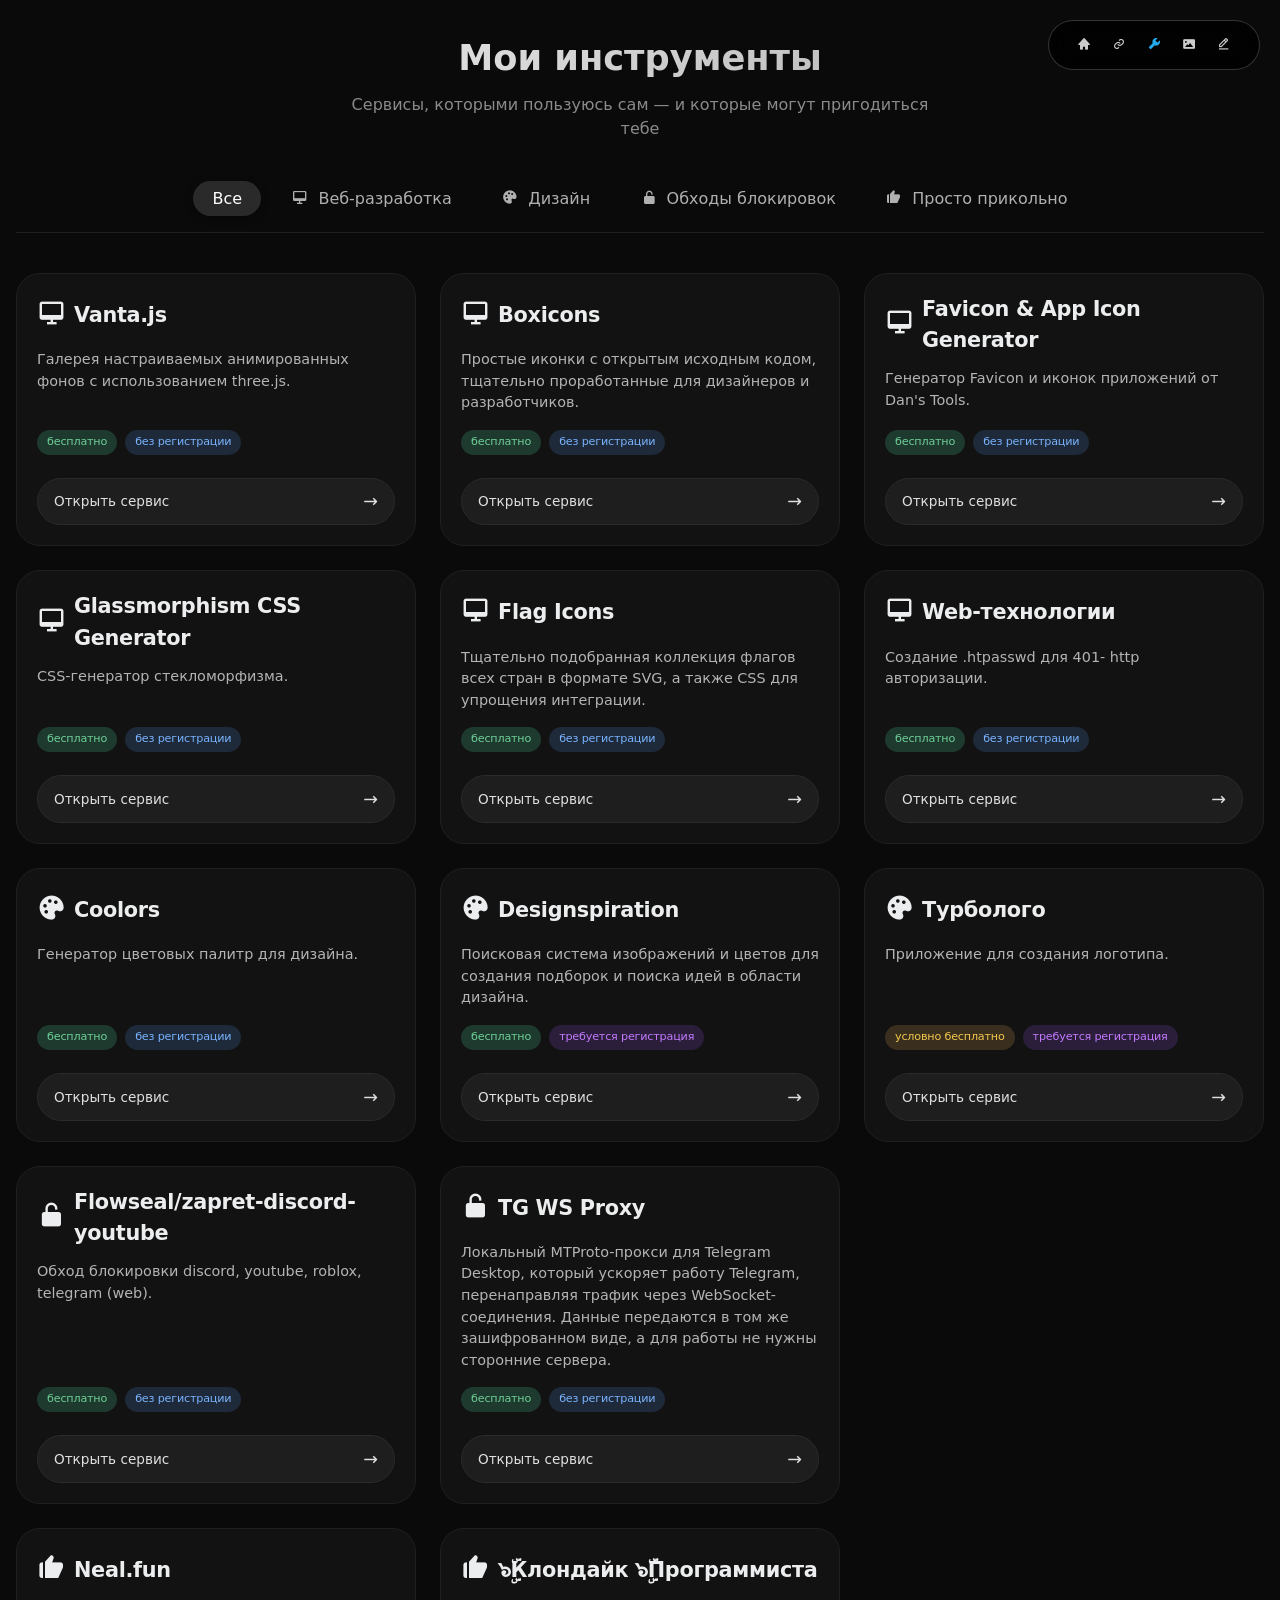
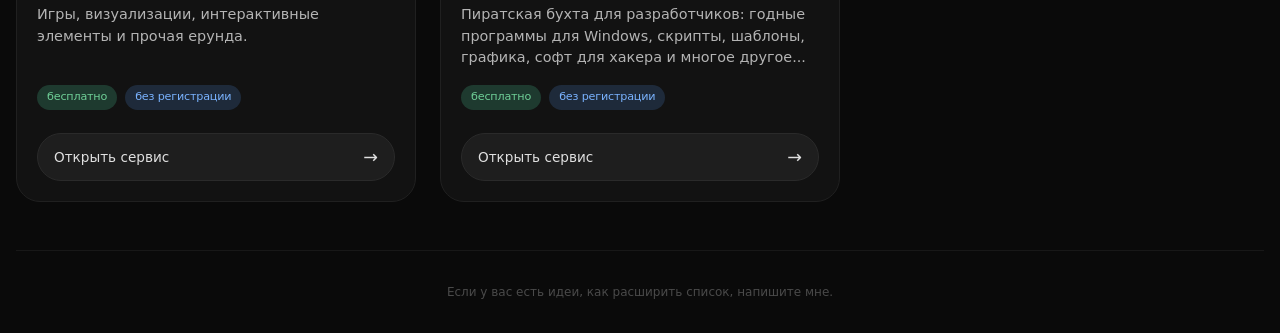
==== tools.html @ 28983e2a "site" ====
<!DOCTYPE html>
<html lang="ru">
<head>
    <!-- Google tag (gtag.js) -->
    <script async src="https://www.googletagmanager.com/gtag/js?id=G-8KTFPFZ5ES"></script>
    <script>
      window.dataLayer = window.dataLayer || [];
      function gtag(){dataLayer.push(arguments);}
      gtag('js', new Date());

      gtag('config', 'G-8KTFPFZ5ES');
    </script>
    <meta charset="UTF-8">
    <meta name="viewport" content="width=device-width, initial-scale=1.0, viewport-fit=cover">
    <title>Инструменты</title>
    <link href='https://unpkg.com/boxicons@2.1.4/css/boxicons.min.css' rel='stylesheet'>
    <link href="styles/tools.css" rel="stylesheet">
    <link rel="apple-touch-icon" sizes="57x57" href="favicon/apple-icon-57x57.png">
    <link rel="apple-touch-icon" sizes="60x60" href="favicon/apple-icon-60x60.png">
    <link rel="apple-touch-icon" sizes="72x72" href="favicon/apple-icon-72x72.png">
    <link rel="apple-touch-icon" sizes="76x76" href="favicon/apple-icon-76x76.png">
    <link rel="apple-touch-icon" sizes="114x114" href="favicon/apple-icon-114x114.png">
    <link rel="apple-touch-icon" sizes="120x120" href="favicon/apple-icon-120x120.png">
    <link rel="apple-touch-icon" sizes="144x144" href="favicon/apple-icon-144x144.png">
    <link rel="apple-touch-icon" sizes="152x152" href="favicon/apple-icon-152x152.png">
    <link rel="apple-touch-icon" sizes="180x180" href="favicon/apple-icon-180x180.png">
    <link rel="icon" type="image/png" sizes="192x192"  href="favicon/android-icon-192x192.png">
    <link rel="icon" type="image/png" sizes="32x32" href="favicon/favicon-32x32.png">
    <link rel="icon" type="image/png" sizes="96x96" href="favicon/favicon-96x96.png">
    <link rel="icon" type="image/png" sizes="16x16" href="favicon/favicon-16x16.png">
    <link rel="manifest" href="favicon/manifest.json">
    <meta name="msapplication-TileColor" content="#ffffff">
    <meta name="msapplication-TileImage" content="favicon/ms-icon-144x144.png">
    <meta name="theme-color" content="#ffffff">
</head>
<body>
<nav class="nav">
    <a href="index.html"><i class='bx bxs-home'></i></a>
    <a href="links.html"><i class='bx bx-link'></i></a>
    <a href="tools.html" class="active"><i class='bx bxs-wrench'></i></a>
    <a href="screens.html"><i class='bx bxs-image'></i></a>
    <a href="blog.html"><i class='bx bx-edit-alt'></i></a>
</nav>

<div class="container">
    <div class="page-header">
        <h1>Мои инструменты</h1>
        <p>Сервисы, которыми пользуюсь сам — и которые могут пригодиться тебе</p>
    </div>

    <div class="category-tabs" id="tabBar">
        <button class="cat-btn active" data-cat="all">Все</button>
        <button class="cat-btn" data-cat="web"><i class='bx bx-desktop'></i>Веб‑разработка</button>
        <button class="cat-btn" data-cat="design"><i class='bx bxs-palette'></i>Дизайн</button>
        <button class="cat-btn" data-cat="unblock"><i class='bx bxs-lock-open-alt'></i>Обходы блокировок</button>
        <button class="cat-btn" data-cat="cool"><i class='bx bxs-like'></i>Просто прикольно</button>
    </div>

    <!-- КАТЕГОРИЯ: Веб-разработка -->
    <div class="category-section hidden" data-category="web">
        <div class="tools-grid">
            <div class="tool-card">
                <div class="tool-title"><span><i class='bx bx-desktop'></i></span><h3>Vanta.js</h3></div>
                <div class="tool-description">Галерея настраиваемых анимированных фонов с использованием three.js.</div>
                <div class="tags"><span class="tag free">бесплатно</span><span class="tag no-reg">без регистрации</span></div>
                <a href="https://www.vantajs.com/" class="tool-link" target="_blank">Открыть сервис <span class="arrow">→</span></a>
            </div>
            <div class="tool-card">
                <div class="tool-title"><span><i class='bx bx-desktop'></i></span><h3>Boxicons</h3></div>
                <div class="tool-description">Простые иконки с открытым исходным кодом, тщательно проработанные для дизайнеров и разработчиков.</div>
                <div class="tags"><span class="tag free">бесплатно</span><span class="tag no-reg">без регистрации</span></div>
                <a href="https://v2.boxicons.com" class="tool-link" target="_blank">Открыть сервис <span class="arrow">→</span></a>
            </div>
            <div class="tool-card">
                <div class="tool-title"><span><i class='bx bx-desktop'></i></span><h3>Favicon & App Icon Generator</h3></div>
                <div class="tool-description">Генератор Favicon и иконок приложений от Dan's Tools.</div>
                <div class="tags"><span class="tag free">бесплатно</span><span class="tag no-reg">без регистрации</span></div>
                <a href="https://www.favicon-generator.org/" class="tool-link" target="_blank">Открыть сервис <span class="arrow">→</span></a>
            </div>
            <div class="tool-card">
                <div class="tool-title"><span><i class='bx bx-desktop'></i></span><h3>Glassmorphism CSS Generator</h3></div>
                <div class="tool-description">CSS-генератор стекломорфизма.</div>
                <div class="tags"><span class="tag free">бесплатно</span><span class="tag no-reg">без регистрации</span></div>
                <a href="https://css.glass/" class="tool-link" target="_blank">Открыть сервис <span class="arrow">→</span></a>
            </div>
            <div class="tool-card">
                <div class="tool-title"><span><i class='bx bx-desktop'></i></span><h3>Flag Icons</h3></div>
                <div class="tool-description">Тщательно подобранная коллекция флагов всех стран в формате SVG, а также CSS для упрощения интеграции.</div>
                <div class="tags"><span class="tag free">бесплатно</span><span class="tag no-reg">без регистрации</span></div>
                <a href="https://flagicons.lipis.dev/" class="tool-link" target="_blank">Открыть сервис <span class="arrow">→</span></a>
            </div>
            <div class="tool-card">
                <div class="tool-title"><span><i class='bx bx-desktop'></i></span><h3>Web-технологии</h3></div>
                <div class="tool-description">Создание .htpasswd для 401- http авторизации.</div>
                <div class="tags"><span class="tag free">бесплатно</span><span class="tag no-reg">без регистрации</span></div>
                <a href="https://htmlweb.ru/service/htpasswd.php" class="tool-link" target="_blank">Открыть сервис <span class="arrow">→</span></a>
            </div>
        </div>
    </div>

    <!-- КАТЕГОРИЯ: Дизайн -->
    <div class="category-section hidden" data-category="design">
        <div class="tools-grid">
            <div class="tool-card">
                <div class="tool-title"><span><i class='bx bxs-palette'></i></span><h3>Coolors</h3></div>
                <div class="tool-description">Генератор цветовых палитр для дизайна.</div>
                <div class="tags"><span class="tag free">бесплатно</span><span class="tag no-reg">без регистрации</span></div>
                <a href="https://coolors.co" class="tool-link" target="_blank">Открыть сервис <span class="arrow">→</span></a>
            </div>
            <div class="tool-card">
                <div class="tool-title"><span><i class='bx bxs-palette'></i></span><h3>Designspiration</h3></div>
                <div class="tool-description">Поисковая система изображений и цветов для создания подборок и поиска идей в области дизайна.</div>
                <div class="tags"><span class="tag free">бесплатно</span><span class="tag reg">требуется регистрация</span></div>
                <a href="https://www.designspiration.com/" class="tool-link" target="_blank">Открыть сервис <span class="arrow">→</span></a>
            </div>
            <div class="tool-card">
                <div class="tool-title"><span><i class='bx bxs-palette'></i></span><h3>Турболого</h3></div>
                <div class="tool-description">Приложение для создания логотипа.</div>
                <div class="tags"><span class="tag freemium">условно бесплатно</span><span class="tag reg">требуется регистрация</span></div>
                <a href="https://turbologo.ru/app" class="tool-link" target="_blank">Открыть сервис <span class="arrow">→</span></a>
            </div>
        </div>
    </div>

    <!-- КАТЕГОРИЯ: Обходы блокировок -->
    <div class="category-section hidden" data-category="unblock">
        <div class="tools-grid">
            <div class="tool-card">
                <div class="tool-title"><span><i class='bx bxs-lock-open-alt'></i></span><h3>Flowseal/zapret-discord-youtube</h3></div>
                <div class="tool-description">Обход блокировки discord, youtube, roblox, telegram (web).</div>
                <div class="tags"><span class="tag free">бесплатно</span><span class="tag no-reg">без регистрации</span></div>
                <a href="https://github.com/Flowseal/zapret-discord-youtube" class="tool-link" target="_blank">Открыть сервис <span class="arrow">→</span></a>
            </div>
            <div class="tool-card">
                <div class="tool-title"><span><i class='bx bxs-lock-open-alt'></i></span><h3>TG WS Proxy</h3></div>
                <div class="tool-description">Локальный MTProto-прокси для Telegram Desktop, который ускоряет работу Telegram, перенаправляя трафик через WebSocket-соединения. Данные передаются в том же зашифрованном виде, а для работы не нужны сторонние сервера.</div>
                <div class="tags"><span class="tag free">бесплатно</span><span class="tag no-reg">без регистрации</span></div>
                <a href="https://github.com/Flowseal/tg-ws-proxy" class="tool-link" target="_blank">Открыть сервис <span class="arrow">→</span></a>
            </div>
        </div>
    </div>

    <!-- КАТЕГОРИЯ: Просто прикольно -->
    <div class="category-section hidden" data-category="cool">
        <div class="tools-grid">
            <div class="tool-card">
                <div class="tool-title"><span><i class='bx bxs-like'></i></span><h3>Neal.fun</h3></div>
                <div class="tool-description">Игры, визуализации, интерактивные элементы и прочая ерунда.</div>
                <div class="tags"><span class="tag free">бесплатно</span><span class="tag no-reg">без регистрации</span></div>
                <a href="https://neal.fun/" class="tool-link" target="_blank">Открыть сервис <span class="arrow">→</span></a>
            </div>
            <div class="tool-card">
                <div class="tool-title"><span><i class='bx bxs-like'></i></span><h3>๖ۣۜКлондайк ๖ۣۜПрограммиста</h3></div>
                <div class="tool-description">Пиратская бухта для разработчиков: годные программы для Windows, скрипты, шаблоны, графика, софт для хакера и многое другое...</div>
                <div class="tags"><span class="tag free">бесплатно</span><span class="tag no-reg">без регистрации</span></div>
                <a href="https://howdyho.net/" class="tool-link" target="_blank">Открыть сервис <span class="arrow">→</span></a>
            </div>
        </div>
    </div>

    <div class="footer-note">Если у вас есть идеи, как расширить список, напишите мне.</div>
</div>

<script>
    // Простая логика переключения категорий
    const tabs = document.querySelectorAll('.cat-btn');
    const sections = document.querySelectorAll('.category-section');

    function switchCategory(categoryId) {
        if (categoryId === 'all') {
            // Показываем все секции
            sections.forEach(section => {
                section.classList.remove('hidden');
            });
        } else {
            // Показываем только выбранную, остальные скрываем
            sections.forEach(section => {
                if (section.dataset.category === categoryId) {
                    section.classList.remove('hidden');
                } else {
                    section.classList.add('hidden');
                }
            });
        }
        
        // Обновляем активную кнопку
        tabs.forEach(btn => {
            if (btn.dataset.cat === categoryId) {
                btn.classList.add('active');
            } else {
                btn.classList.remove('active');
            }
        });
    }

    // Добавляем обработчики на кнопки
    tabs.forEach(btn => {
        btn.addEventListener('click', () => {
            const cat = btn.dataset.cat;
            switchCategory(cat);
        });
    });

    // ВАЖНО: при загрузке страницы показываем категорию "Все"
    // Сначала скроем все секции, потом покажем нужные (чтобы избежать моргания)
    sections.forEach(section => {
        section.classList.add('hidden');
    });
    switchCategory('all');
</script>
</body>
</html>
---- styles/tools.css ----
:root {
    --glass-border: rgba(255, 255, 255, 0.2);
    --text-secondary: #cccccc;
    --accent: #24aaec;
}

* {
    margin: 0;
    padding: 0;
    box-sizing: border-box;
}

body {
    background-color: #0a0a0a;
    font-family: system-ui, -apple-system, 'Segoe UI', Roboto, 'Helvetica Neue', sans-serif;
    color: #ecedee;
    line-height: 1.5;
    padding: 2rem 1rem;
}

.nav {
    position: fixed;
    top: 20px;
    right: 20px;
    z-index: 1000;
    background: rgba(0,0,0,0.8);
    backdrop-filter: blur(10px);
    padding: 12px 20px;
    border-radius: 50px;
    border: 1px solid var(--glass-border);
}

.nav a {
    color: var(--text-secondary);
    text-decoration: none;
    margin: 0 8px;
    font-size: 14px;
    transition: all 0.3s ease;
}

.nav a:hover, .nav a.active {
    color: var(--accent);
}

.container {
    max-width: 1400px;
    margin: 0 auto;
}

/* Заголовок страницы */
.page-header {
    margin-bottom: 2.5rem;
    text-align: center;
}

.page-header h1 {
    font-size: 2.2rem;
    font-weight: 600;
    background: linear-gradient(135deg, #ffffff, #a0a0a0);
    background-clip: text;
    -webkit-background-clip: text;
    color: transparent;
    margin-bottom: 0.5rem;
}

.page-header p {
    color: #8a8a8a;
    max-width: 600px;
    margin: 0 auto;
}

/* Навигация по категориям */
.category-tabs {
    display: flex;
    flex-wrap: wrap;
    justify-content: center;
    gap: 0.75rem;
    margin-bottom: 2.5rem;
    border-bottom: 1px solid #1f1f1f;
    padding-bottom: 1rem;
}

.cat-btn {
    background: transparent;
    border: none;
    color: #b0b0b0;
    font-size: 1rem;
    font-weight: 500;
    padding: 0.5rem 1.2rem;
    border-radius: 40px;
    cursor: pointer;
    transition: all 0.2s ease;
    font-family: inherit;
}

.cat-btn:hover {
    background: #1e1e1e;
    color: #ffffff;
}

.cat-btn.active {
    background: #2a2a2a;
    color: white;
    box-shadow: 0 2px 8px rgba(0,0,0,0.3);
}

.cat-btn i {
    margin-right: 10px;
}

/* Сетка карточек */
.tools-grid {
    display: grid;
    grid-template-columns: repeat(auto-fill, minmax(300px, 1fr));
    gap: 1.5rem;
    margin-bottom: 1.5rem;
}

/* Карточка инструмента */
.tool-card {
    background: #121212;
    border-radius: 24px;
    padding: 1.25rem;
    transition: transform 0.2s ease, box-shadow 0.2s ease;
    border: 1px solid #202020;
    display: flex;
    flex-direction: column;
}

.tool-card:hover {
    transform: translateY(-4px);
    box-shadow: 0 20px 30px -12px rgba(0, 0, 0, 0.5);
    border-color: #2e2e2e;
    background: #151515;
}

/* Название и иконка */
.tool-title {
    display: flex;
    align-items: center;
    gap: 0.5rem;
    margin-bottom: 0.75rem;
}

.tool-title span:first-child {
    font-size: 1.8rem;
}

.tool-title h3 {
    font-size: 1.3rem;
    font-weight: 600;
    letter-spacing: -0.3px;
}

.tool-description {
    color: #b4b4b4;
    font-size: 0.9rem;
    margin-bottom: 1rem;
    flex: 1;
}

/* Блок тегов */
.tags {
    display: flex;
    flex-wrap: wrap;
    gap: 8px;
    margin-bottom: 1.2rem;
}

.tag {
    font-size: 0.7rem;
    font-weight: 500;
    padding: 4px 10px;
    border-radius: 30px;
    background: #1e1e1e;
    color: #ddd;
    letter-spacing: -0.2px;
}

/* Цветовые вариации тегов */
.tag.free {
    background: #1e3a2f;
    color: #6fcf97;
}
.tag.freemium {
    background: #3a2e1e;
    color: #f2c94c;
}
.tag.paid {
    background: #3a1e2a;
    color: #ff8a7a;
}
.tag.no-reg {
    background: #1e2a3a;
    color: #7ab3ff;
}
.tag.reg {
    background: #2a1e3a;
    color: #c47aff;
}

/* Ссылка */
.tool-link {
    text-decoration: none;
    background: #1e1e1e;
    color: #e0e0e0;
    display: inline-flex;
    align-items: center;
    justify-content: space-between;
    padding: 0.6rem 1rem;
    border-radius: 40px;
    font-size: 0.85rem;
    font-weight: 500;
    transition: all 0.2s;
    margin-top: 0.25rem;
    border: 1px solid #2a2a2a;
}

.tool-link:hover {
    background: #2a2a2a;
    color: white;
    border-color: #3e3e3e;
}

.arrow {
    font-size: 1.1rem;
    transition: transform 0.2s;
}

.tool-link:hover .arrow {
    transform: translateX(4px);
}

/* скрытие категорий */
.category-section {
    display: block;
}

.category-section.hidden {
    display: none;
}

/* футер / подпись */
.footer-note {
    text-align: center;
    margin-top: 3rem;
    font-size: 0.75rem;
    color: #4a4a4a;
    border-top: 1px solid #181818;
    padding-top: 2rem;
}

@media (max-width: 640px) {
    body {
        padding: 1rem;
    }
    .container {
        margin-top: 70px;
    }
    .page-header h1 {
        font-size: 1.8rem;
    }
    .cat-btn {
        padding: 0.4rem 0.9rem;
        font-size: 0.85rem;
    }
    .tools-grid {
        gap: 1rem;
    }
}
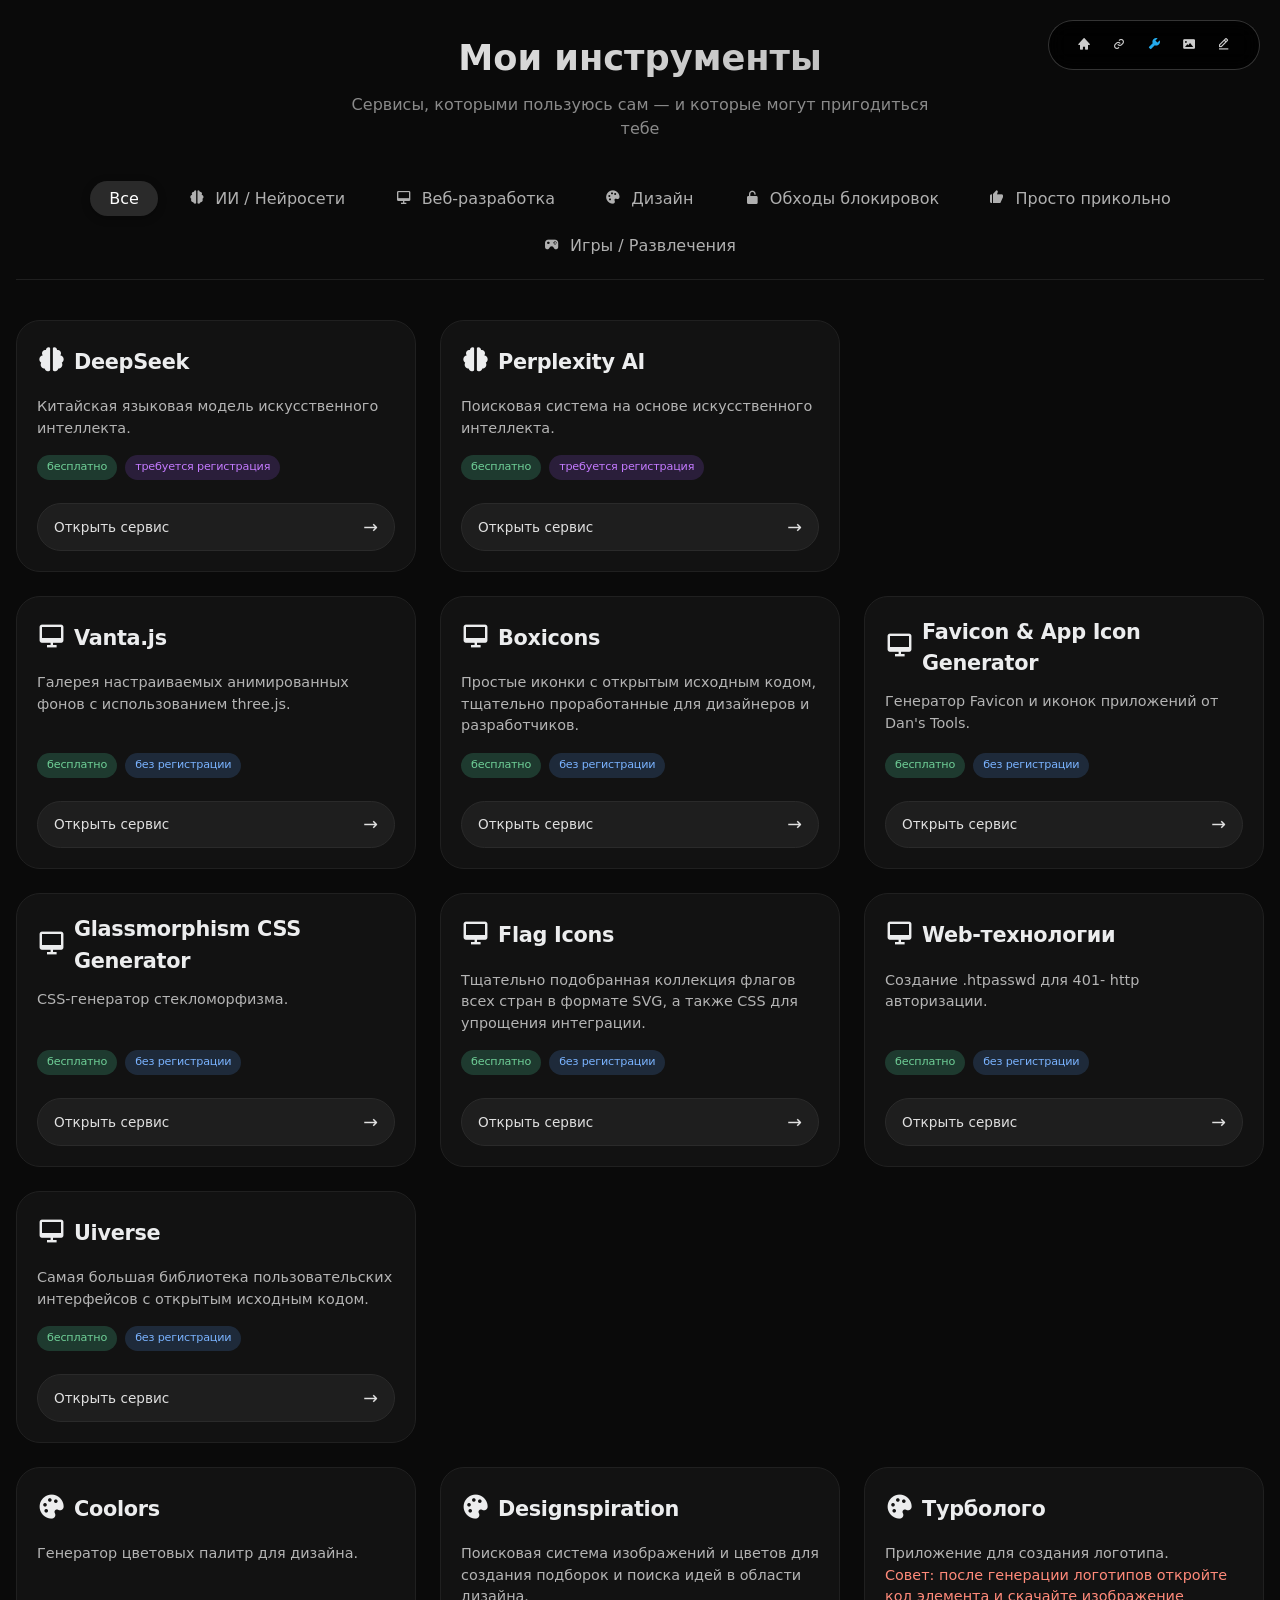
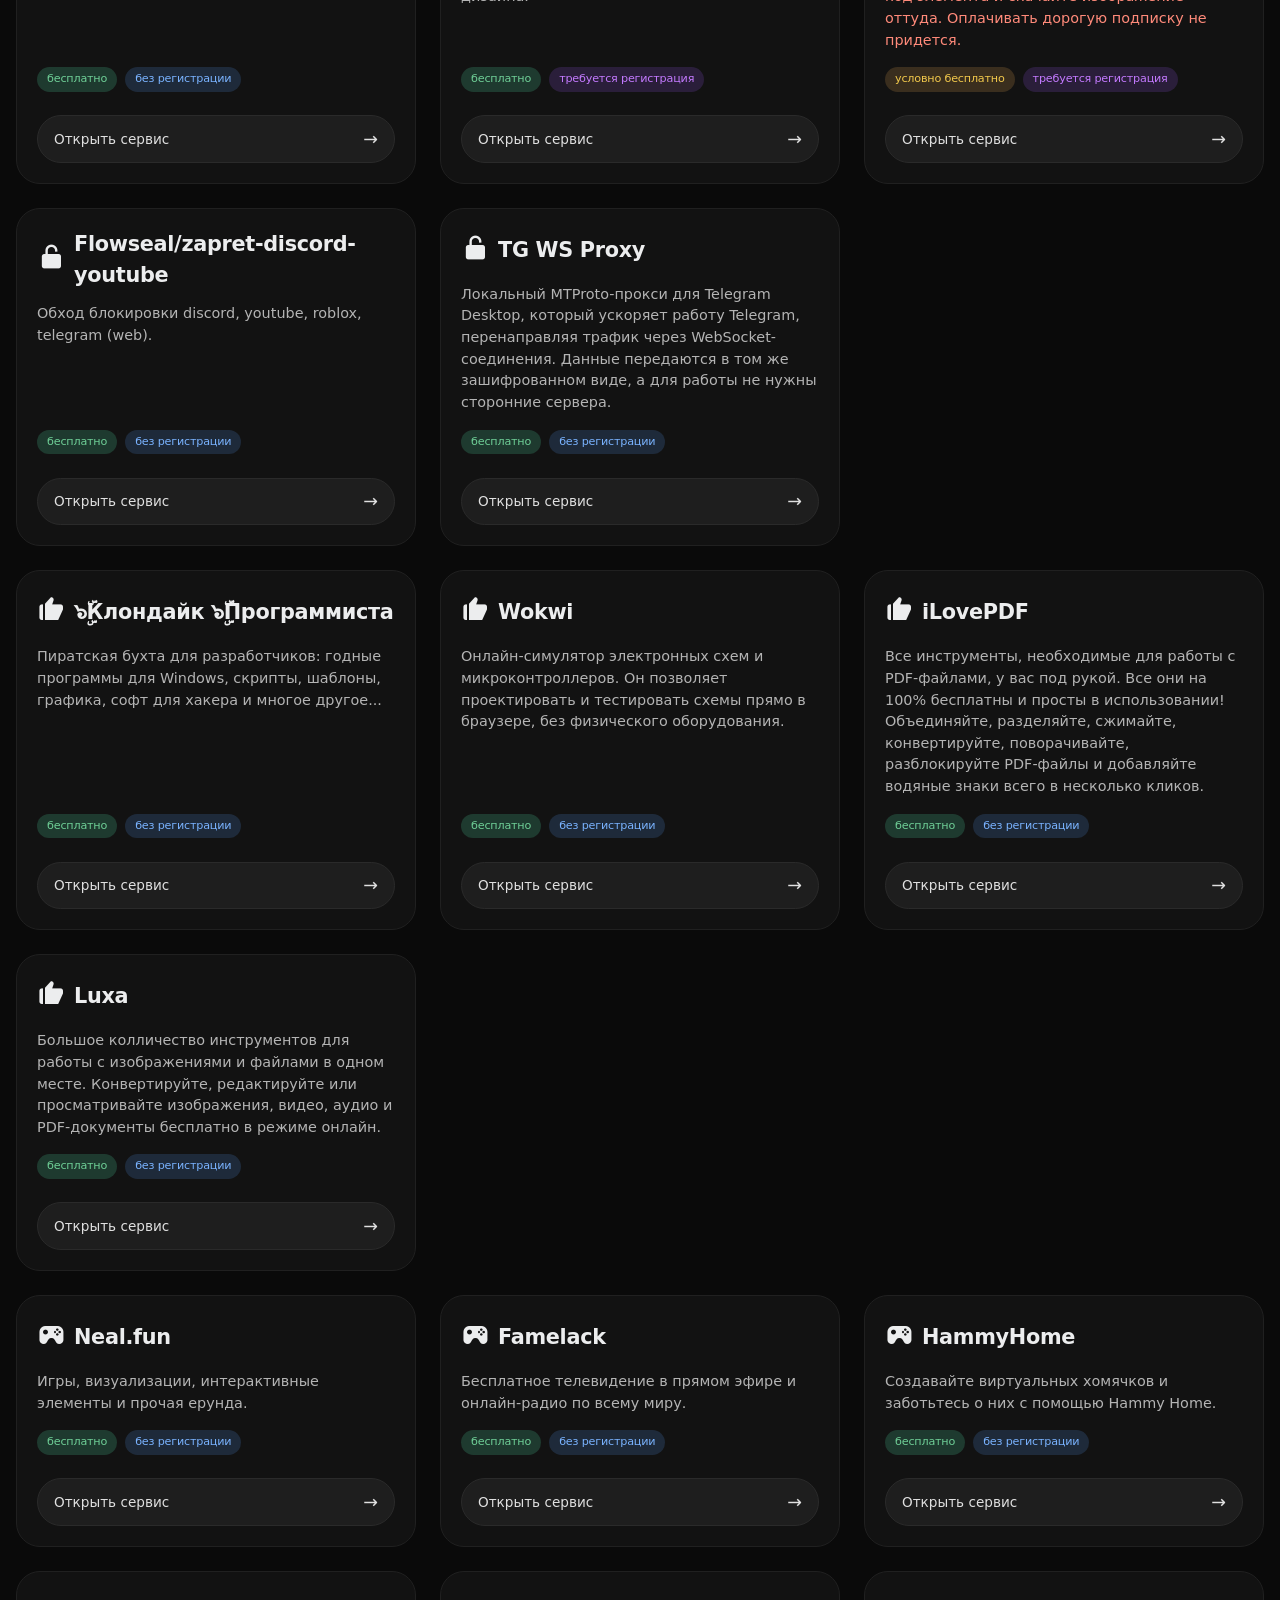
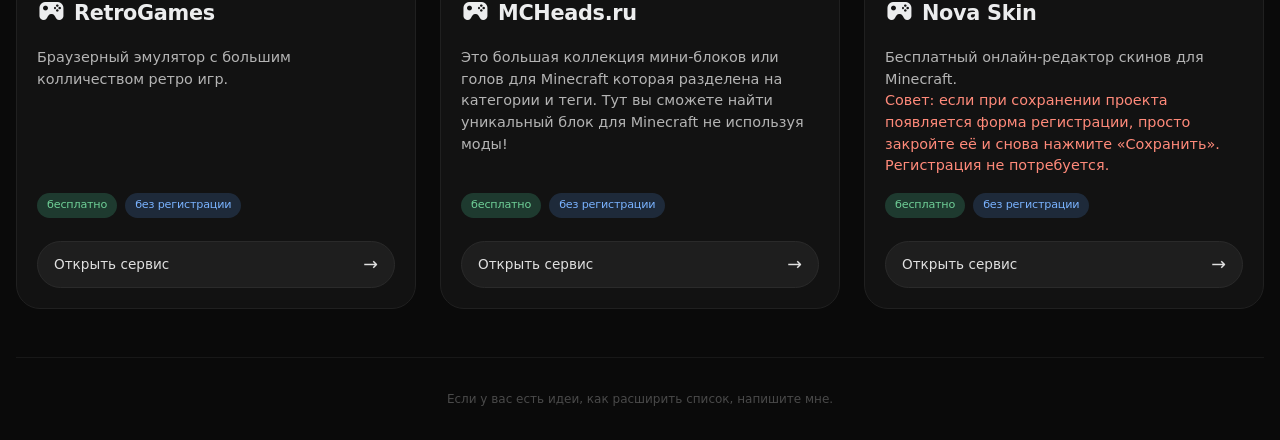
==== commit ad753288: "new_tools" ====
--- a/tools.html
+++ b/tools.html
@@ -50,10 +50,30 @@
 
     <div class="category-tabs" id="tabBar">
         <button class="cat-btn active" data-cat="all">Все</button>
+        <button class="cat-btn" data-cat="ai"><i class='bx bxs-brain'></i>ИИ / Нейросети</button>
         <button class="cat-btn" data-cat="web"><i class='bx bx-desktop'></i>Веб‑разработка</button>
         <button class="cat-btn" data-cat="design"><i class='bx bxs-palette'></i>Дизайн</button>
         <button class="cat-btn" data-cat="unblock"><i class='bx bxs-lock-open-alt'></i>Обходы блокировок</button>
         <button class="cat-btn" data-cat="cool"><i class='bx bxs-like'></i>Просто прикольно</button>
+        <button class="cat-btn" data-cat="games"><i class='bx bxs-joystick'></i>Игры / Развлечения</button>
+    </div>
+
+    <!-- КАТЕГОРИЯ: ИИ / Нейросети -->
+    <div class="category-section" data-category="ai">
+        <div class="tools-grid">
+            <div class="tool-card">
+                <div class="tool-title"><span><i class='bx bxs-brain'></i></span><h3>DeepSeek</h3></div>
+                <div class="tool-description">Китайская языковая модель искусственного интеллекта.</div>
+                <div class="tags"><span class="tag free">бесплатно</span><span class="tag reg">требуется регистрация</span></div>
+                <a href="https://deepseek.com/" class="tool-link" target="_blank" rel="noopener noreferrer">Открыть сервис <span class="arrow">→</span></a>
+            </div>
+            <div class="tool-card">
+                <div class="tool-title"><span><i class='bx bxs-brain'></i></span><h3>Perplexity AI</h3></div>
+                <div class="tool-description">Поисковая система на основе искусственного интеллекта.</div>
+                <div class="tags"><span class="tag free">бесплатно</span><span class="tag reg">требуется регистрация</span></div>
+                <a href="https://www.perplexity.ai/" class="tool-link" target="_blank" rel="noopener noreferrer">Открыть сервис <span class="arrow">→</span></a>
+            </div>
+        </div>
     </div>
 
     <!-- КАТЕГОРИЯ: Веб-разработка -->
@@ -94,6 +114,12 @@
                 <div class="tool-description">Создание .htpasswd для 401- http авторизации.</div>
                 <div class="tags"><span class="tag free">бесплатно</span><span class="tag no-reg">без регистрации</span></div>
                 <a href="https://htmlweb.ru/service/htpasswd.php" class="tool-link" target="_blank">Открыть сервис <span class="arrow">→</span></a>
+            </div>
+            <div class="tool-card">
+                <div class="tool-title"><span><i class='bx bx-desktop'></i></span><h3>Uiverse</h3></div>
+                <div class="tool-description">Самая большая библиотека пользовательских интерфейсов с открытым исходным кодом.</div>
+                <div class="tags"><span class="tag free">бесплатно</span><span class="tag no-reg">без регистрации</span></div>
+                <a href="https://uiverse.io/" class="tool-link" target="_blank">Открыть сервис <span class="arrow">→</span></a>
             </div>
         </div>
     </div>
@@ -115,7 +141,7 @@
             </div>
             <div class="tool-card">
                 <div class="tool-title"><span><i class='bx bxs-palette'></i></span><h3>Турболого</h3></div>
-                <div class="tool-description">Приложение для создания логотипа.</div>
+                <div class="tool-description">Приложение для создания логотипа.<br><span class="advice">Совет: после генерации логотипов откройте код элемента и скачайте изображение оттуда. Оплачивать дорогую подписку не придется.</span></div>
                 <div class="tags"><span class="tag freemium">условно бесплатно</span><span class="tag reg">требуется регистрация</span></div>
                 <a href="https://turbologo.ru/app" class="tool-link" target="_blank">Открыть сервис <span class="arrow">→</span></a>
             </div>
@@ -144,16 +170,70 @@
     <div class="category-section hidden" data-category="cool">
         <div class="tools-grid">
             <div class="tool-card">
-                <div class="tool-title"><span><i class='bx bxs-like'></i></span><h3>Neal.fun</h3></div>
-                <div class="tool-description">Игры, визуализации, интерактивные элементы и прочая ерунда.</div>
-                <div class="tags"><span class="tag free">бесплатно</span><span class="tag no-reg">без регистрации</span></div>
-                <a href="https://neal.fun/" class="tool-link" target="_blank">Открыть сервис <span class="arrow">→</span></a>
-            </div>
-            <div class="tool-card">
                 <div class="tool-title"><span><i class='bx bxs-like'></i></span><h3>๖ۣۜКлондайк ๖ۣۜПрограммиста</h3></div>
                 <div class="tool-description">Пиратская бухта для разработчиков: годные программы для Windows, скрипты, шаблоны, графика, софт для хакера и многое другое...</div>
                 <div class="tags"><span class="tag free">бесплатно</span><span class="tag no-reg">без регистрации</span></div>
                 <a href="https://howdyho.net/" class="tool-link" target="_blank">Открыть сервис <span class="arrow">→</span></a>
+            </div>
+            <div class="tool-card">
+                <div class="tool-title"><span><i class='bx bxs-like'></i></span><h3>Wokwi</h3></div>
+                <div class="tool-description">Онлайн‑симулятор электронных схем и микроконтроллеров. Он позволяет проектировать и тестировать схемы прямо в браузере, без физического оборудования.</div>
+                <div class="tags"><span class="tag free">бесплатно</span><span class="tag no-reg">без регистрации</span></div>
+                <a href="https://wokwi.com/" class="tool-link" target="_blank">Открыть сервис <span class="arrow">→</span></a>
+            </div>
+            <div class="tool-card">
+                <div class="tool-title"><span><i class='bx bxs-like'></i></span><h3>iLovePDF</h3></div>
+                <div class="tool-description">Все инструменты, необходимые для работы с PDF-файлами, у вас под рукой. Все они на 100% бесплатны и просты в использовании! Объединяйте, разделяйте, сжимайте, конвертируйте, поворачивайте, разблокируйте PDF-файлы и добавляйте водяные знаки всего в несколько кликов.</div>
+                <div class="tags"><span class="tag free">бесплатно</span><span class="tag no-reg">без регистрации</span></div>
+                <a href="https://www.ilovepdf.com/" class="tool-link" target="_blank">Открыть сервис <span class="arrow">→</span></a>
+            </div>
+            <div class="tool-card">
+                <div class="tool-title"><span><i class='bx bxs-like'></i></span><h3>Luxa</h3></div>
+                <div class="tool-description">Большое колличество инструментов для работы с изображениями и файлами в одном месте. Конвертируйте, редактируйте или просматривайте изображения, видео, аудио и PDF-документы бесплатно в режиме онлайн.</div>
+                <div class="tags"><span class="tag free">бесплатно</span><span class="tag no-reg">без регистрации</span></div>
+                <a href="https://www.luxa.org/" class="tool-link" target="_blank">Открыть сервис <span class="arrow">→</span></a>
+            </div>
+        </div>
+    </div>
+
+    <!-- КАТЕГОРИЯ: Игры / Развлечения -->
+    <div class="category-section hidden" data-category="games">
+        <div class="tools-grid">
+            <div class="tool-card">
+                <div class="tool-title"><span><i class='bx bxs-joystick'></i></span><h3>Neal.fun</h3></div>
+                <div class="tool-description">Игры, визуализации, интерактивные элементы и прочая ерунда.</div>
+                <div class="tags"><span class="tag free">бесплатно</span><span class="tag no-reg">без регистрации</span></div>
+                <a href="https://neal.fun/" class="tool-link" target="_blank">Открыть сервис <span class="arrow">→</span></a>
+            </div>
+            <div class="tool-card">
+                <div class="tool-title"><span><i class='bx bxs-joystick'></i></span><h3>Famelack</h3></div>
+                <div class="tool-description">Бесплатное телевидение в прямом эфире и онлайн-радио по всему миру.</div>
+                <div class="tags"><span class="tag free">бесплатно</span><span class="tag no-reg">без регистрации</span></div>
+                <a href="https://famelack.com/" class="tool-link" target="_blank">Открыть сервис <span class="arrow">→</span></a>
+            </div>
+            <div class="tool-card">
+                <div class="tool-title"><span><i class='bx bxs-joystick'></i></span><h3>HammyHome</h3></div>
+                <div class="tool-description">Создавайте виртуальных хомячков и заботьтесь о них с помощью Hammy Home.</div>
+                <div class="tags"><span class="tag free">бесплатно</span><span class="tag no-reg">без регистрации</span></div>
+                <a href="https://hammyhome.com/" class="tool-link" target="_blank">Открыть сервис <span class="arrow">→</span></a>
+            </div>
+            <div class="tool-card">
+                <div class="tool-title"><span><i class='bx bxs-joystick'></i></span><h3>RetroGames</h3></div>
+                <div class="tool-description">Браузерный эмулятор с большим колличеством ретро игр.</div>
+                <div class="tags"><span class="tag free">бесплатно</span><span class="tag no-reg">без регистрации</span></div>
+                <a href="https://www.retrogames.cc/" class="tool-link" target="_blank">Открыть сервис <span class="arrow">→</span></a>
+            </div>
+            <div class="tool-card">
+                <div class="tool-title"><span><i class='bx bxs-joystick'></i></span><h3>MCHeads.ru</h3></div>
+                <div class="tool-description">Это большая коллекция мини-блоков или голов для Minecraft которая разделена на категории и теги. Тут вы сможете найти уникальный блок для Minecraft не используя моды!</div>
+                <div class="tags"><span class="tag free">бесплатно</span><span class="tag no-reg">без регистрации</span></div>
+                <a href="https://mcheads.ru/" class="tool-link" target="_blank">Открыть сервис <span class="arrow">→</span></a>
+            </div>
+            <div class="tool-card">
+                <div class="tool-title"><span><i class='bx bxs-joystick'></i></span><h3>Nova Skin</h3></div>
+                <div class="tool-description">Бесплатный онлайн-редактор скинов для Minecraft.<br><span class="advice">Совет: если при сохранении проекта появляется форма регистрации, просто закройте её и снова нажмите «Сохранить». Регистрация не потребуется.</span></div>
+                <div class="tags"><span class="tag free">бесплатно</span><span class="tag no-reg">без регистрации</span></div>
+                <a href="https://minecraft.novaskin.me/" class="tool-link" target="_blank">Открыть сервис <span class="arrow">→</span></a>
             </div>
         </div>
     </div>
--- a/styles/tools.css
+++ b/styles/tools.css
@@ -198,6 +198,8 @@
     background: #2a1e3a;
     color: #c47aff;
 }
+
+.advice {color: #ff8a7a;}
 
 /* Ссылка */
 .tool-link {
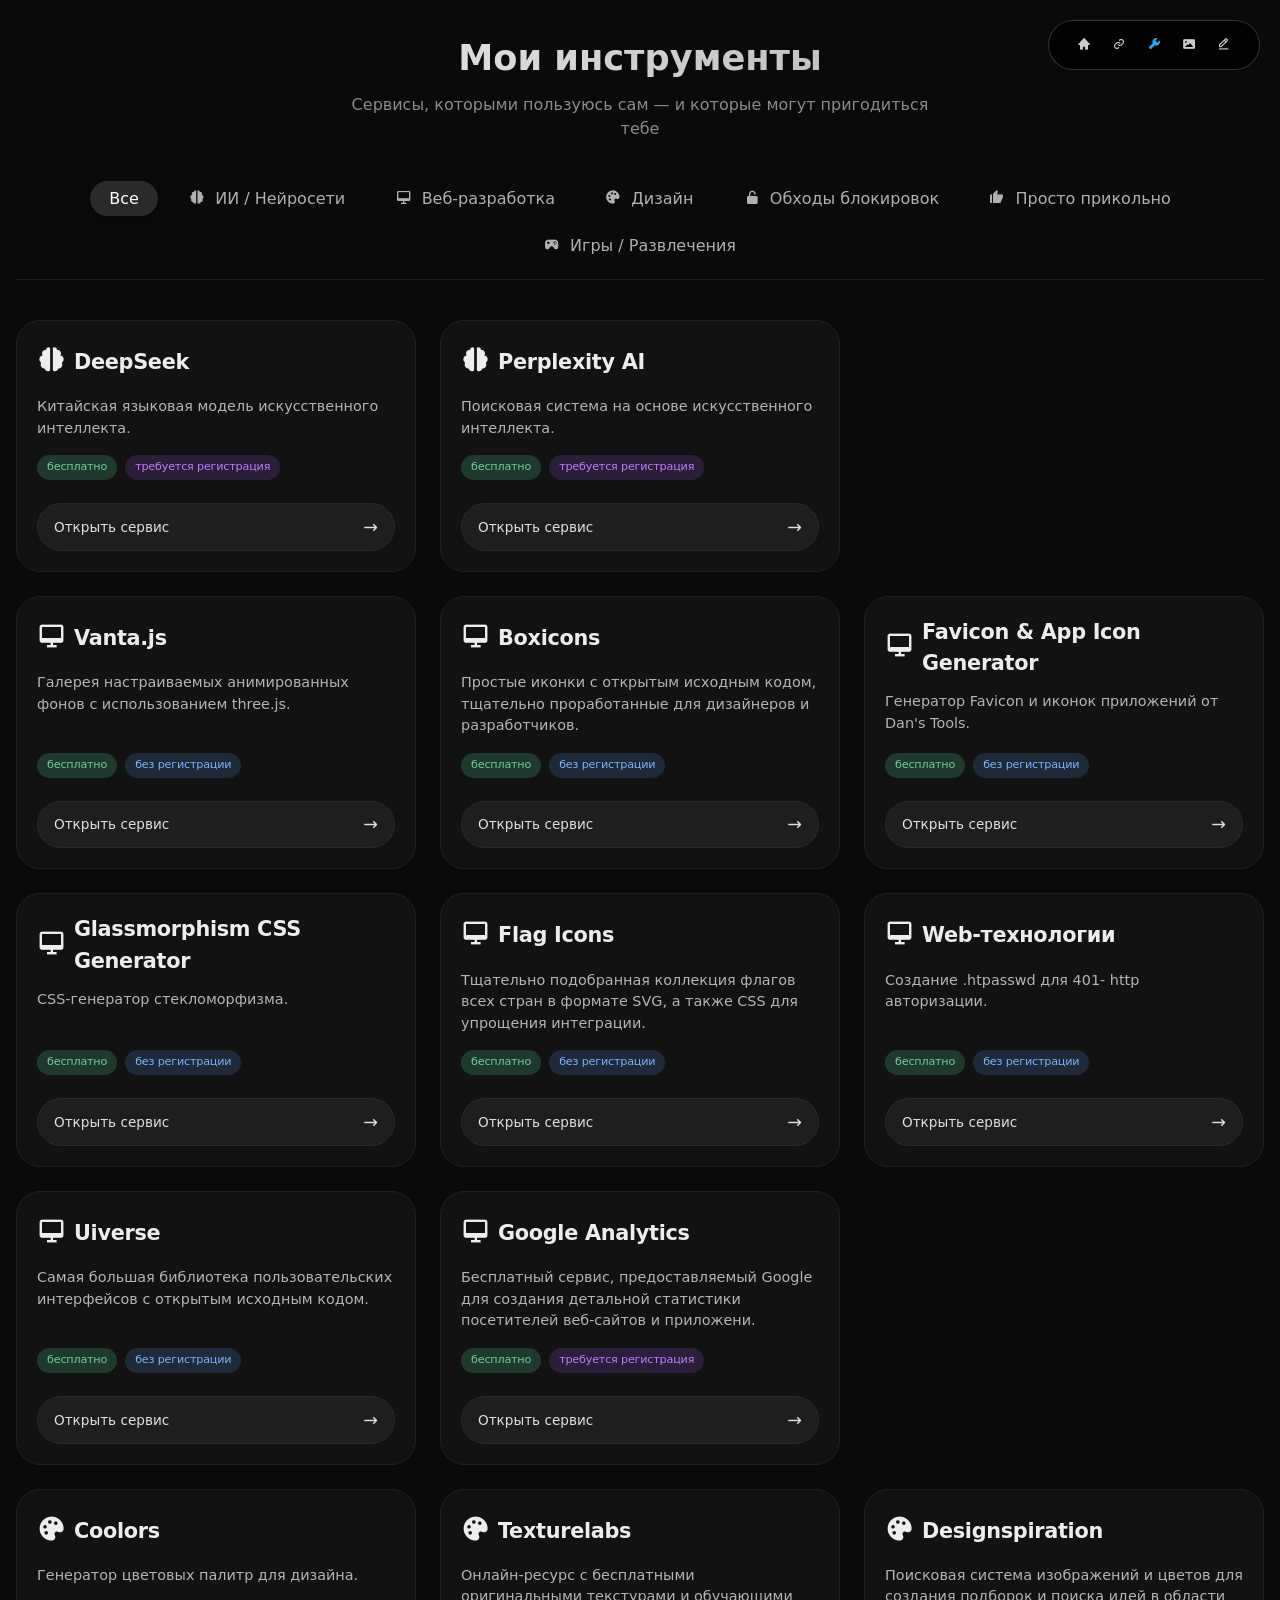
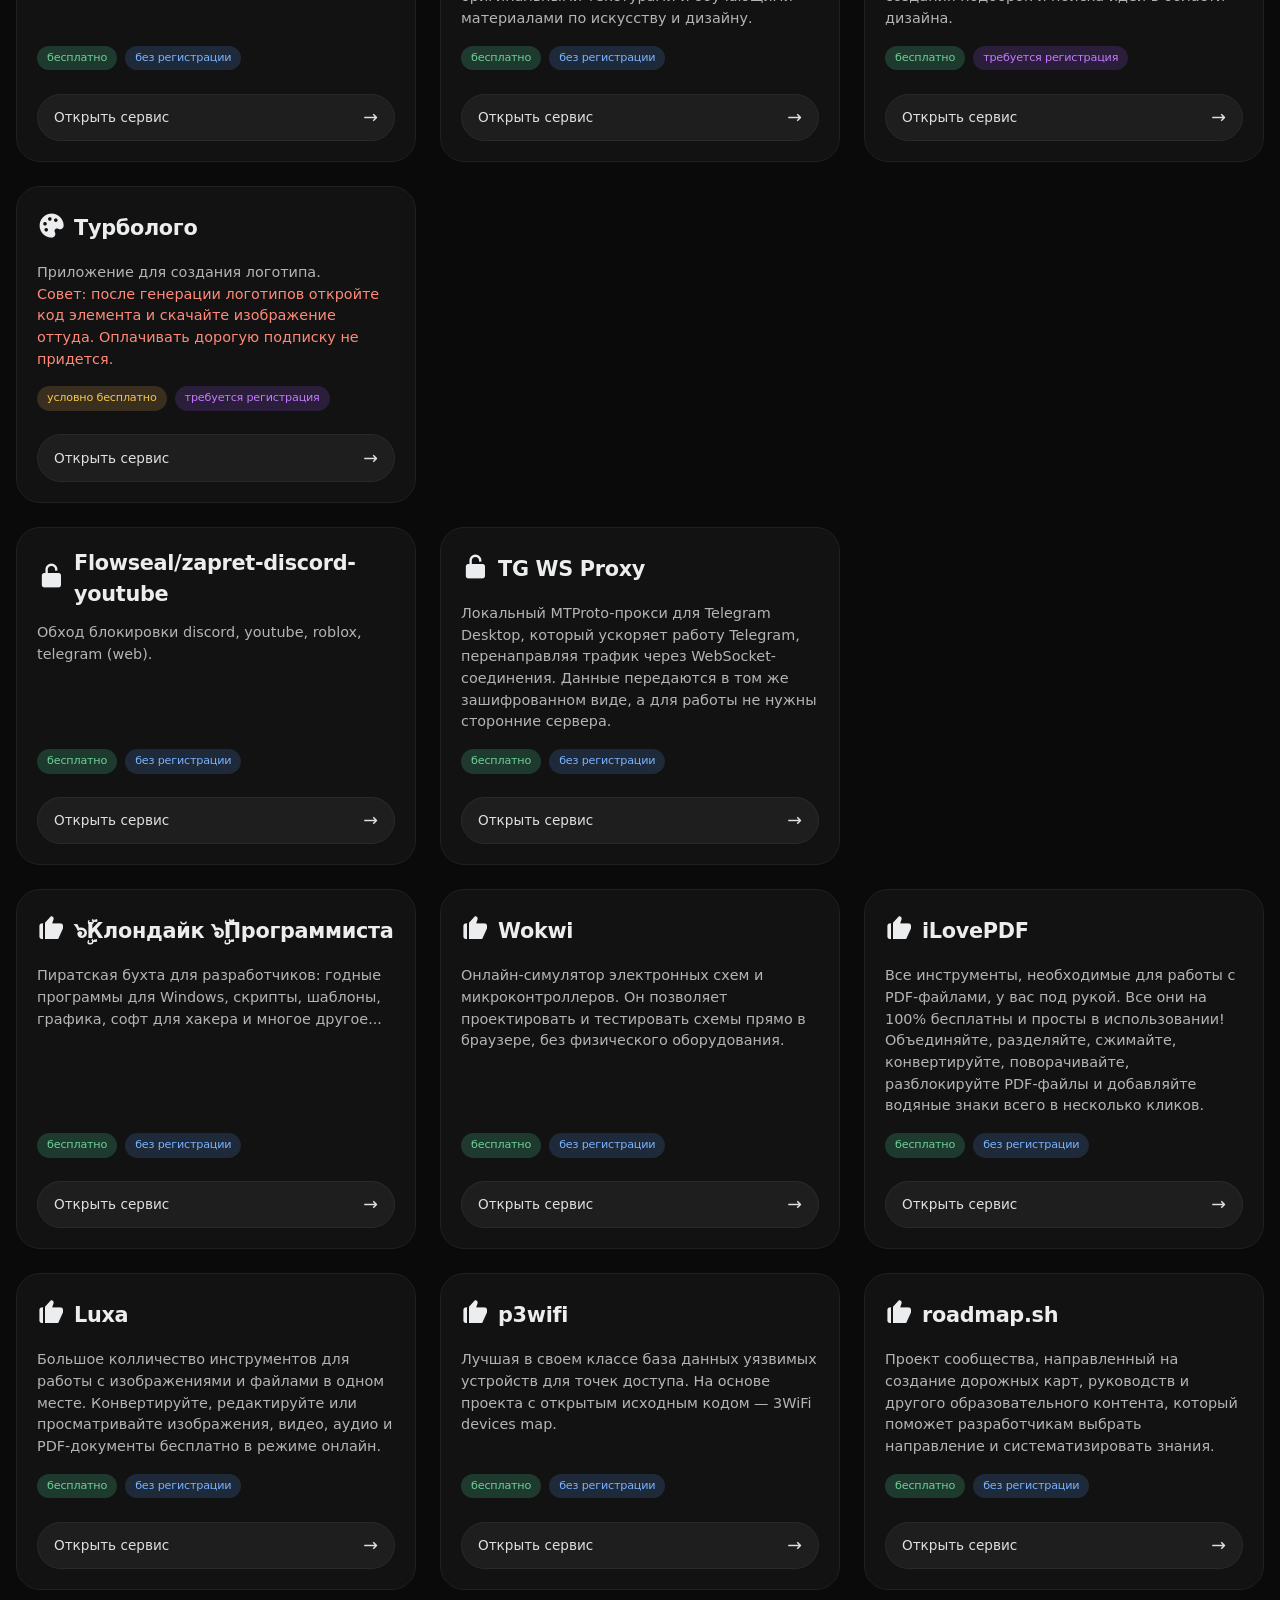
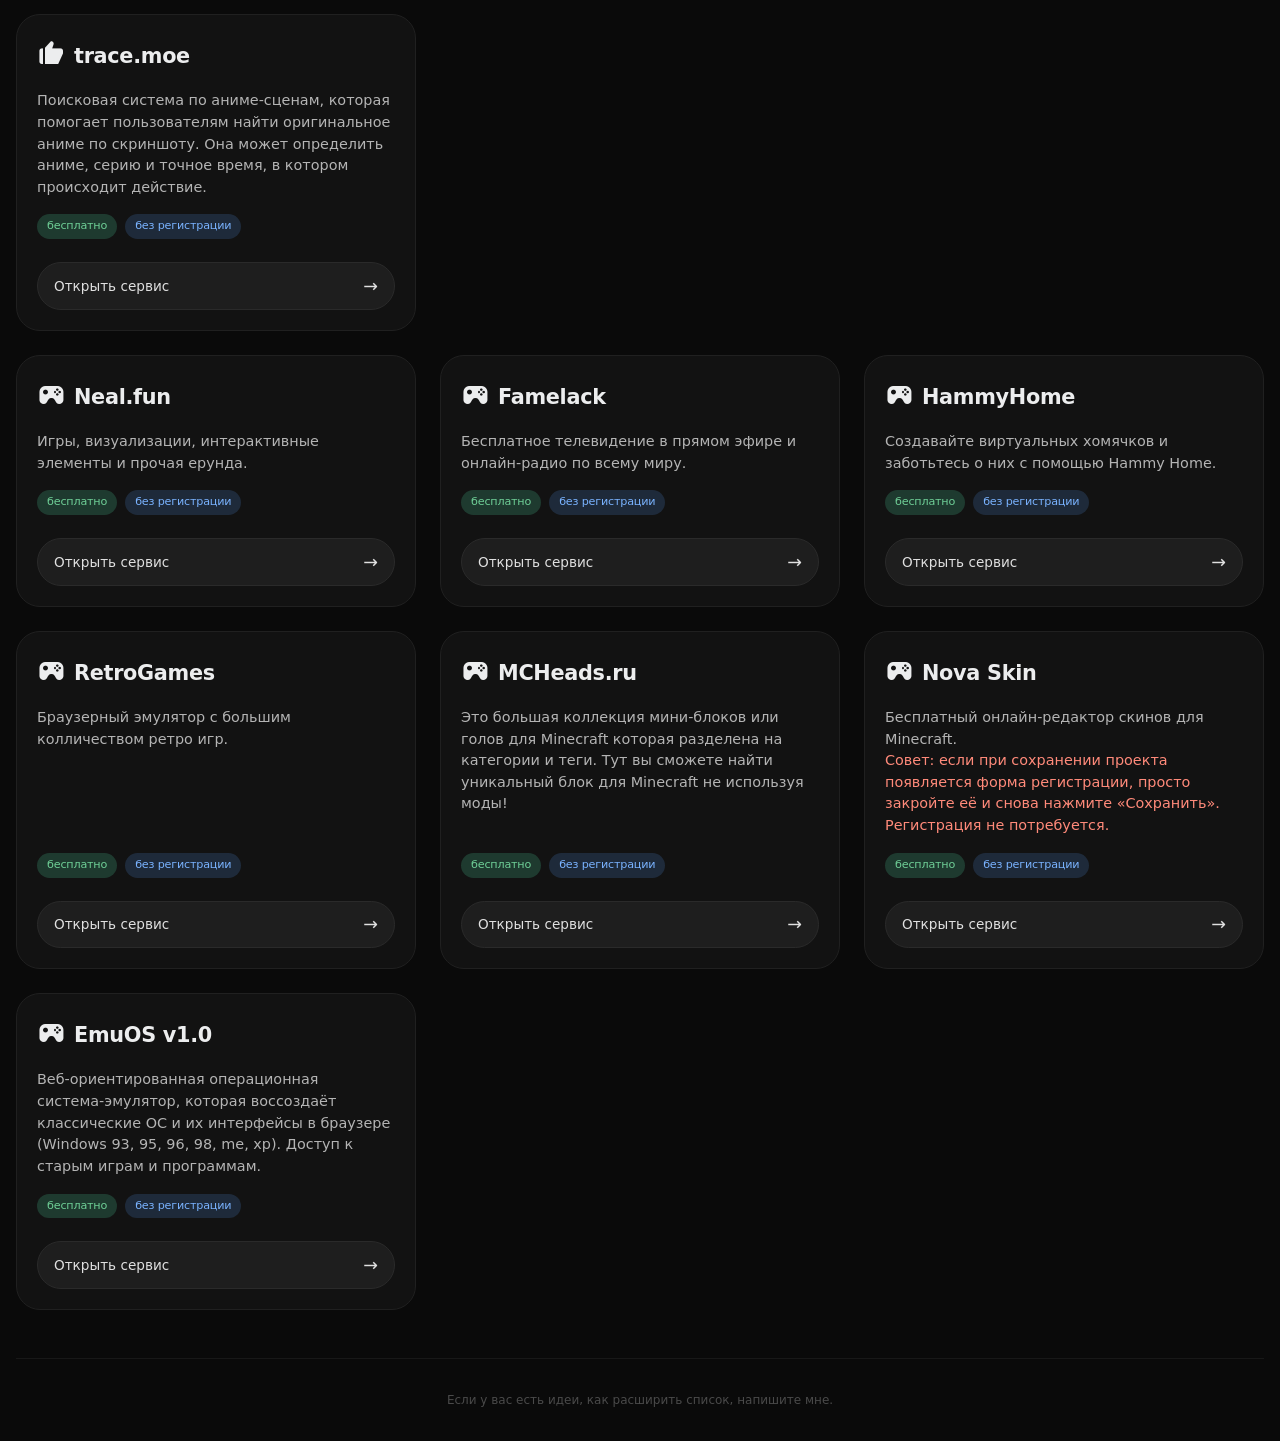
==== commit f2e80ab7: "Update tools.html" ====
--- a/tools.html
+++ b/tools.html
@@ -121,6 +121,12 @@
                 <div class="tags"><span class="tag free">бесплатно</span><span class="tag no-reg">без регистрации</span></div>
                 <a href="https://uiverse.io/" class="tool-link" target="_blank">Открыть сервис <span class="arrow">→</span></a>
             </div>
+            <div class="tool-card">
+                <div class="tool-title"><span><i class='bx bx-desktop'></i></span><h3>Google Analytics</h3></div>
+                <div class="tool-description">Бесплатный сервис, предоставляемый Google для создания детальной статистики посетителей веб-сайтов и приложени.</div>
+                <div class="tags"><span class="tag free">бесплатно</span><span class="tag reg">требуется регистрация</span></div>
+                <a href="https://analytics.google.com/" class="tool-link" target="_blank">Открыть сервис <span class="arrow">→</span></a>
+            </div>
         </div>
     </div>
 
@@ -132,6 +138,12 @@
                 <div class="tool-description">Генератор цветовых палитр для дизайна.</div>
                 <div class="tags"><span class="tag free">бесплатно</span><span class="tag no-reg">без регистрации</span></div>
                 <a href="https://coolors.co" class="tool-link" target="_blank">Открыть сервис <span class="arrow">→</span></a>
+            </div>
+            <div class="tool-card">
+                <div class="tool-title"><span><i class='bx bxs-palette'></i></span><h3>Texturelabs</h3></div>
+                <div class="tool-description">Онлайн-ресурс с бесплатными оригинальными текстурами и обучающими материалами по искусству и дизайну.</div>
+                <div class="tags"><span class="tag free">бесплатно</span><span class="tag no-reg">без регистрации</span></div>
+                <a href="https://texturelabs.org/" class="tool-link" target="_blank">Открыть сервис <span class="arrow">→</span></a>
             </div>
             <div class="tool-card">
                 <div class="tool-title"><span><i class='bx bxs-palette'></i></span><h3>Designspiration</h3></div>
@@ -193,6 +205,24 @@
                 <div class="tags"><span class="tag free">бесплатно</span><span class="tag no-reg">без регистрации</span></div>
                 <a href="https://www.luxa.org/" class="tool-link" target="_blank">Открыть сервис <span class="arrow">→</span></a>
             </div>
+            <div class="tool-card">
+                <div class="tool-title"><span><i class='bx bxs-like'></i></span><h3>p3wifi</h3></div>
+                <div class="tool-description">Лучшая в своем классе база данных уязвимых устройств для точек доступа. На основе проекта с открытым исходным кодом — 3WiFi devices map.</div>
+                <div class="tags"><span class="tag free">бесплатно</span><span class="tag no-reg">без регистрации</span></div>
+                <a href="https://3wifi.dev/" class="tool-link" target="_blank">Открыть сервис <span class="arrow">→</span></a>
+            </div>
+            <div class="tool-card">
+                <div class="tool-title"><span><i class='bx bxs-like'></i></span><h3>roadmap.sh</h3></div>
+                <div class="tool-description">Проект сообщества, направленный на создание дорожных карт, руководств и другого образовательного контента, который поможет разработчикам выбрать направление и систематизировать знания.</div>
+                <div class="tags"><span class="tag free">бесплатно</span><span class="tag no-reg">без регистрации</span></div>
+                <a href="https://roadmap.sh/" class="tool-link" target="_blank">Открыть сервис <span class="arrow">→</span></a>
+            </div>
+            <div class="tool-card">
+                <div class="tool-title"><span><i class='bx bxs-like'></i></span><h3>trace.moe</h3></div>
+                <div class="tool-description">Поисковая система по аниме-сценам, которая помогает пользователям найти оригинальное аниме по скриншоту. Она может определить аниме, серию и точное время, в котором происходит действие.</div>
+                <div class="tags"><span class="tag free">бесплатно</span><span class="tag no-reg">без регистрации</span></div>
+                <a href="https://trace.moe/" class="tool-link" target="_blank">Открыть сервис <span class="arrow">→</span></a>
+            </div>
         </div>
     </div>
 
@@ -234,6 +264,12 @@
                 <div class="tool-description">Бесплатный онлайн-редактор скинов для Minecraft.<br><span class="advice">Совет: если при сохранении проекта появляется форма регистрации, просто закройте её и снова нажмите «Сохранить». Регистрация не потребуется.</span></div>
                 <div class="tags"><span class="tag free">бесплатно</span><span class="tag no-reg">без регистрации</span></div>
                 <a href="https://minecraft.novaskin.me/" class="tool-link" target="_blank">Открыть сервис <span class="arrow">→</span></a>
+            </div>
+            <div class="tool-card">
+                <div class="tool-title"><span><i class='bx bxs-joystick'></i></span><h3>EmuOS v1.0</h3></div>
+                <div class="tool-description">Веб‑ориентированная операционная система‑эмулятор, которая воссоздаёт классические ОС и их интерфейсы в браузере (Windows 93, 95, 96, 98, me, xp). Доступ к старым играм и программам.</div>
+                <div class="tags"><span class="tag free">бесплатно</span><span class="tag no-reg">без регистрации</span></div>
+                <a href="https://emupedia.net/beta/emuos/" class="tool-link" target="_blank">Открыть сервис <span class="arrow">→</span></a>
             </div>
         </div>
     </div>
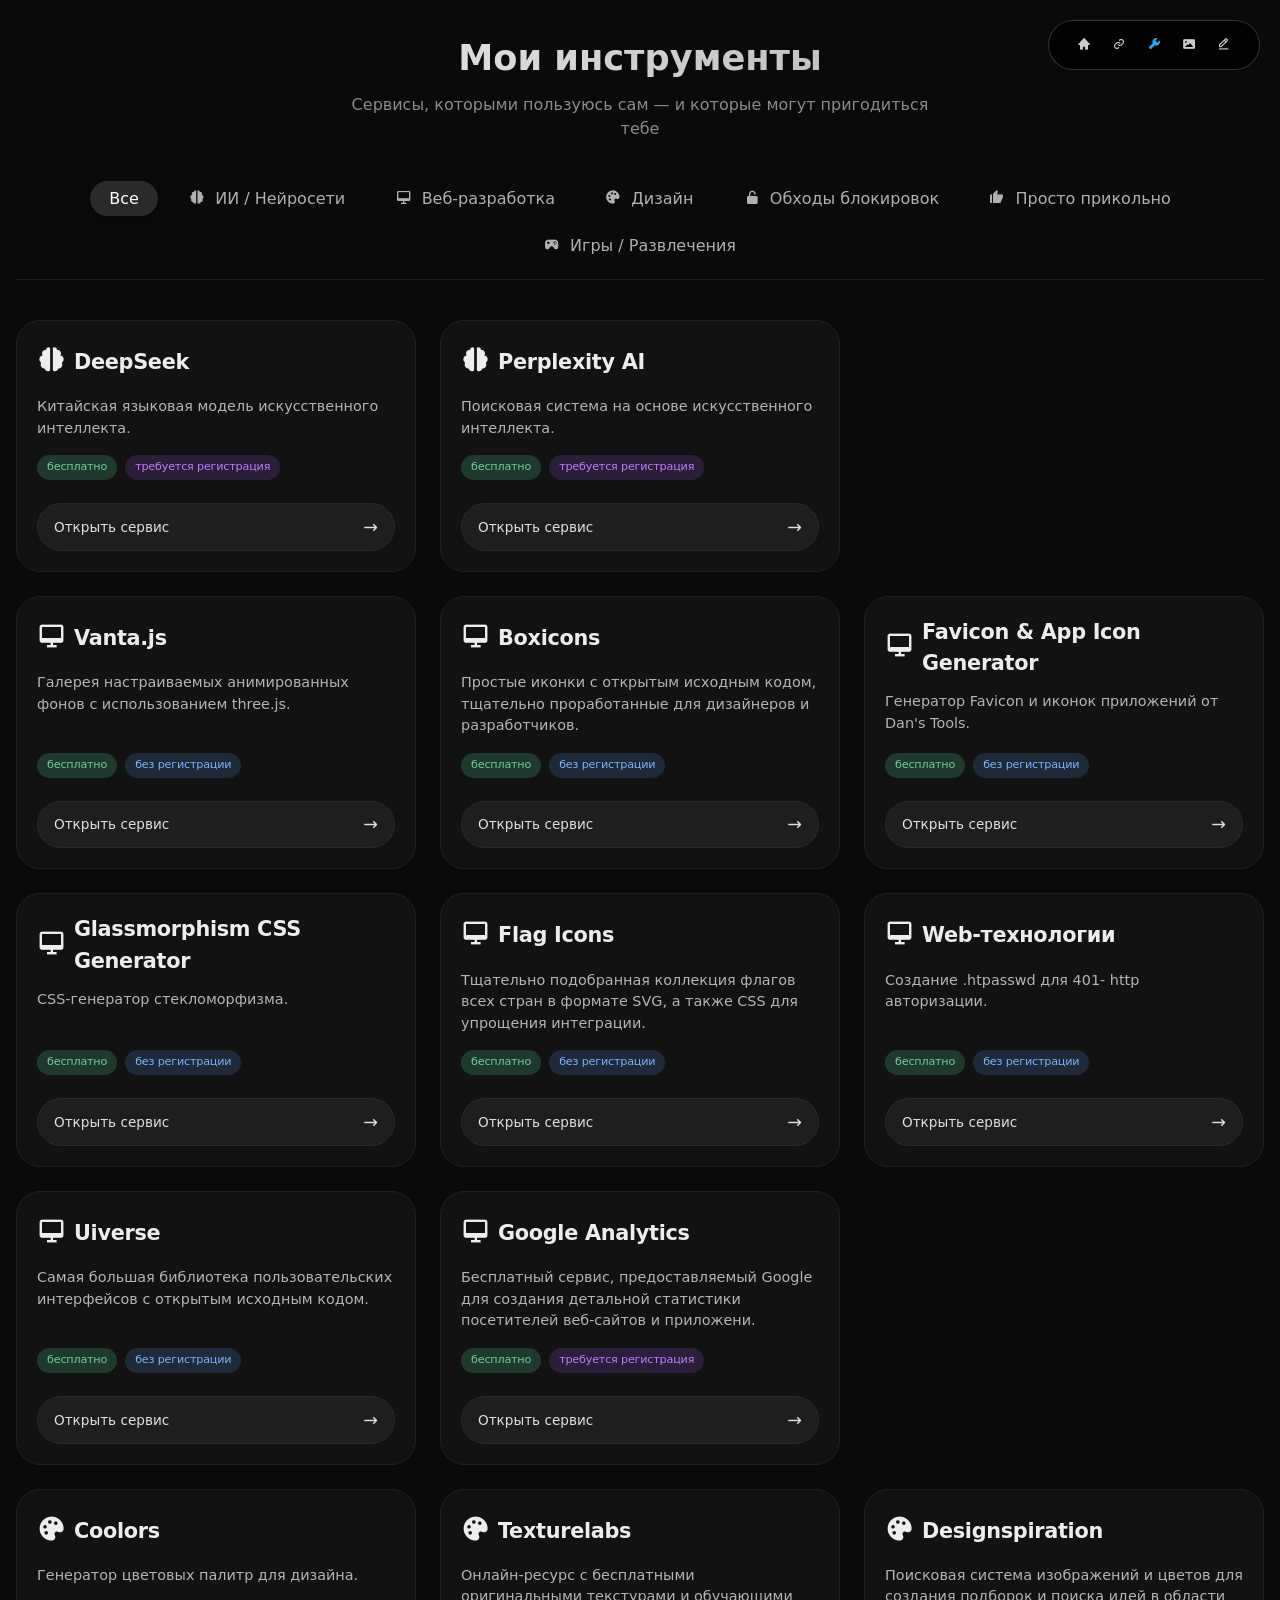
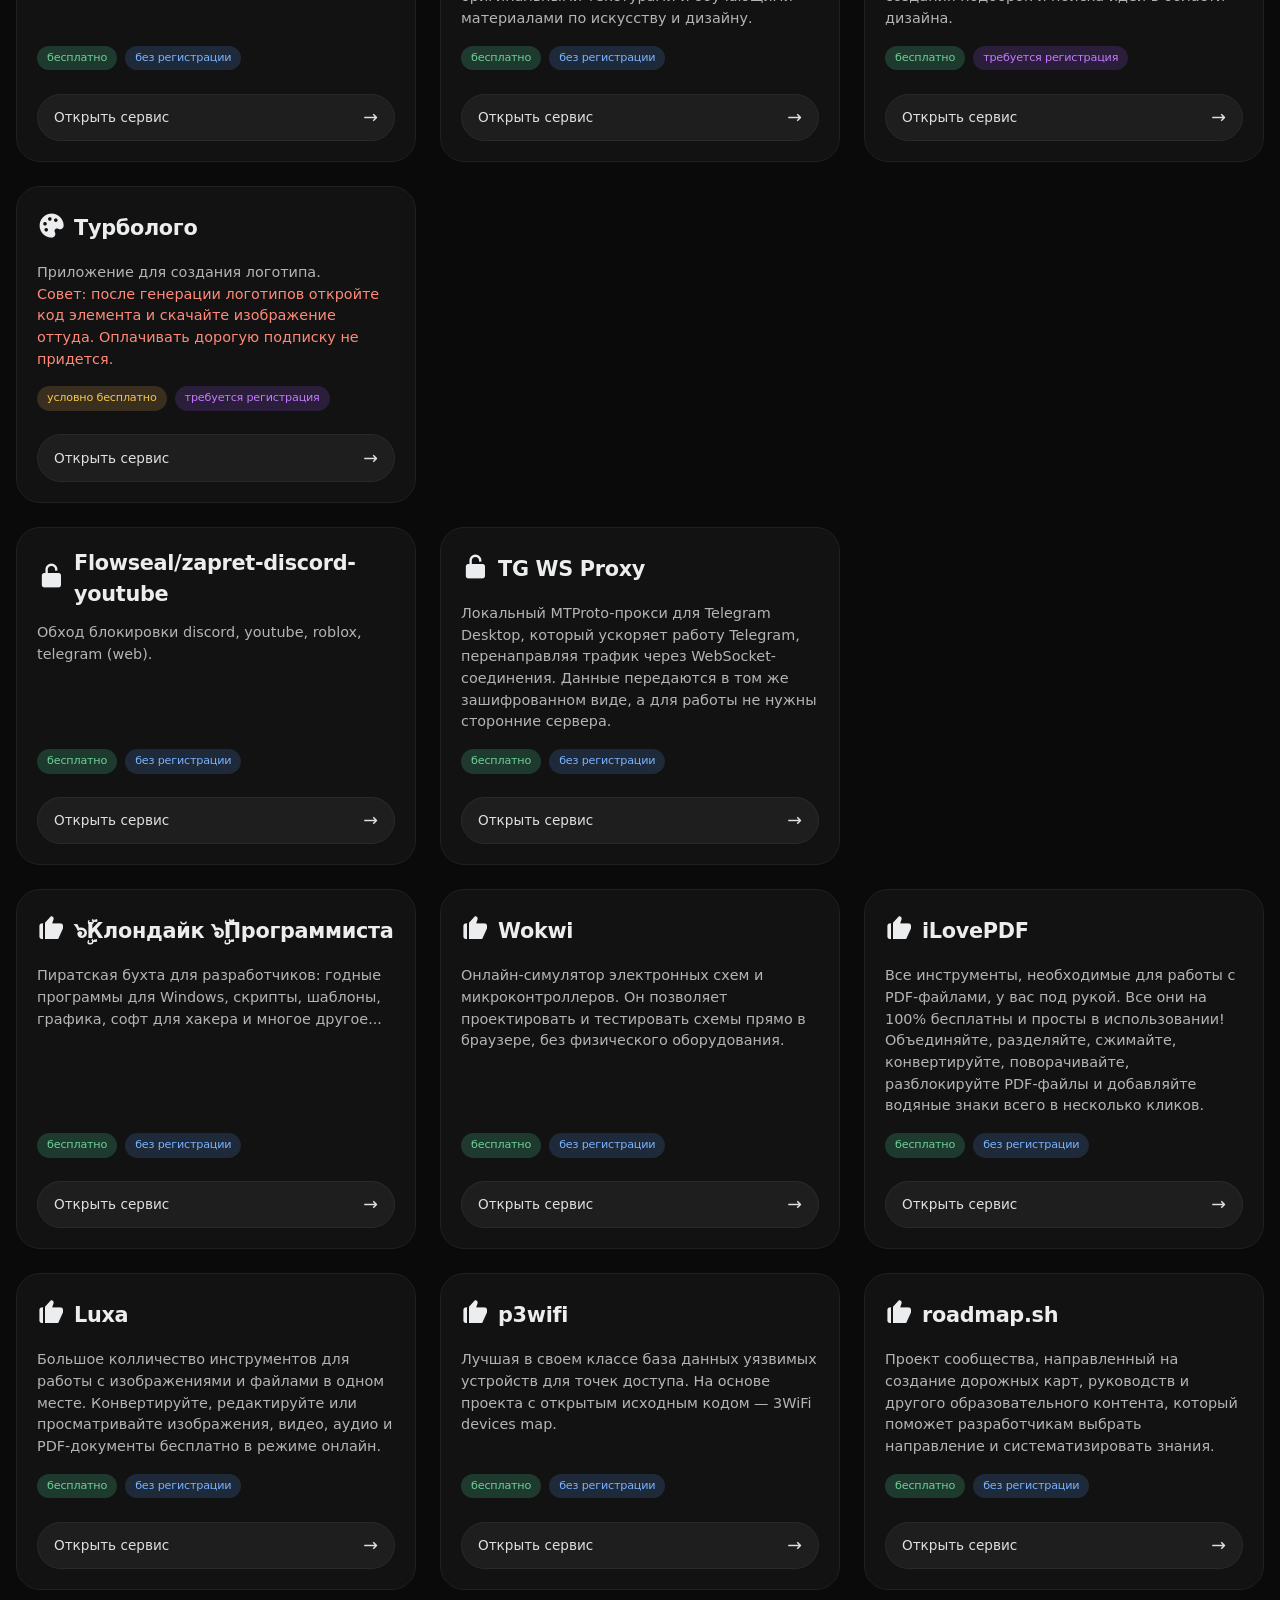
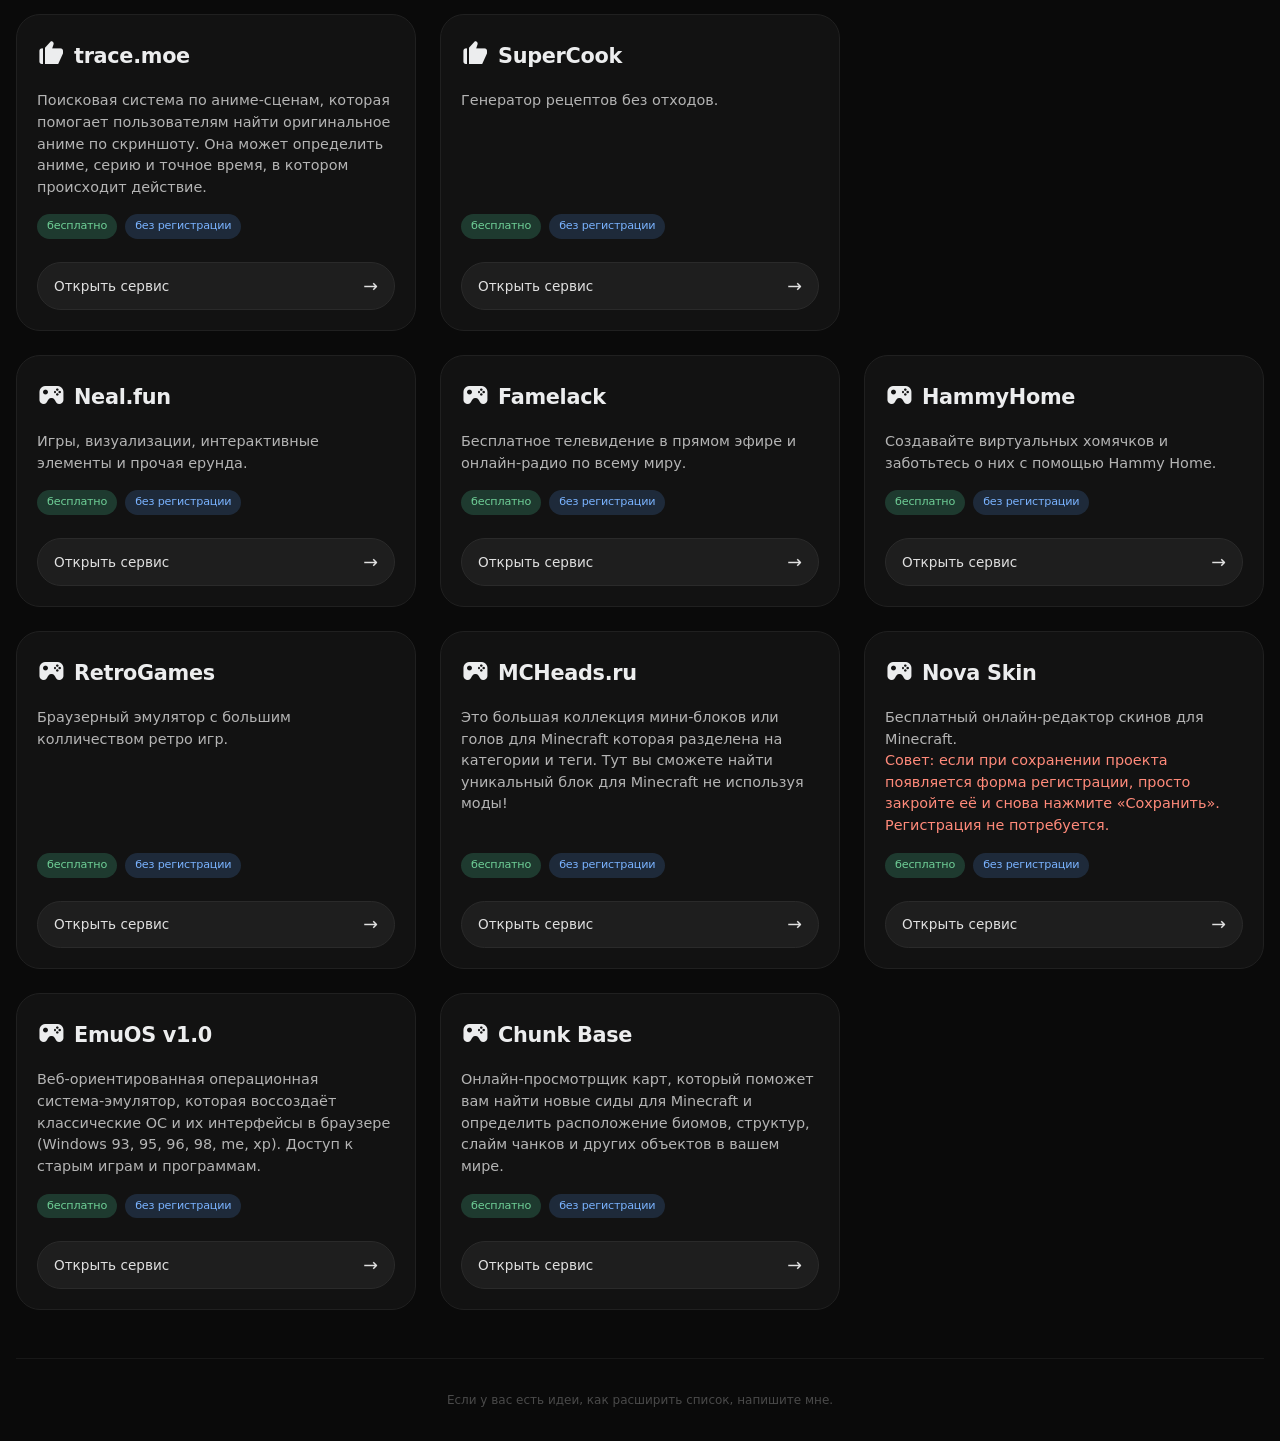
==== commit 521bcb49: "Update tools.html" ====
--- a/tools.html
+++ b/tools.html
@@ -223,6 +223,12 @@
                 <div class="tags"><span class="tag free">бесплатно</span><span class="tag no-reg">без регистрации</span></div>
                 <a href="https://trace.moe/" class="tool-link" target="_blank">Открыть сервис <span class="arrow">→</span></a>
             </div>
+            <div class="tool-card">
+                <div class="tool-title"><span><i class='bx bxs-like'></i></span><h3>SuperCook</h3></div>
+                <div class="tool-description">Генератор рецептов без отходов.</div>
+                <div class="tags"><span class="tag free">бесплатно</span><span class="tag no-reg">без регистрации</span></div>
+                <a href="https://www.supercook.com/#/desktop" class="tool-link" target="_blank">Открыть сервис <span class="arrow">→</span></a>
+            </div>
         </div>
     </div>
 
@@ -270,6 +276,12 @@
                 <div class="tool-description">Веб‑ориентированная операционная система‑эмулятор, которая воссоздаёт классические ОС и их интерфейсы в браузере (Windows 93, 95, 96, 98, me, xp). Доступ к старым играм и программам.</div>
                 <div class="tags"><span class="tag free">бесплатно</span><span class="tag no-reg">без регистрации</span></div>
                 <a href="https://emupedia.net/beta/emuos/" class="tool-link" target="_blank">Открыть сервис <span class="arrow">→</span></a>
+            </div>
+            <div class="tool-card">
+                <div class="tool-title"><span><i class='bx bxs-joystick'></i></span><h3>Chunk Base</h3></div>
+                <div class="tool-description">Онлайн-просмотрщик карт, который поможет вам найти новые сиды для Minecraft и определить расположение биомов, структур, слайм чанков и других объектов в вашем мире.</div>
+                <div class="tags"><span class="tag free">бесплатно</span><span class="tag no-reg">без регистрации</span></div>
+                <a href="https://www.chunkbase.com/apps/" class="tool-link" target="_blank">Открыть сервис <span class="arrow">→</span></a>
             </div>
         </div>
     </div>
